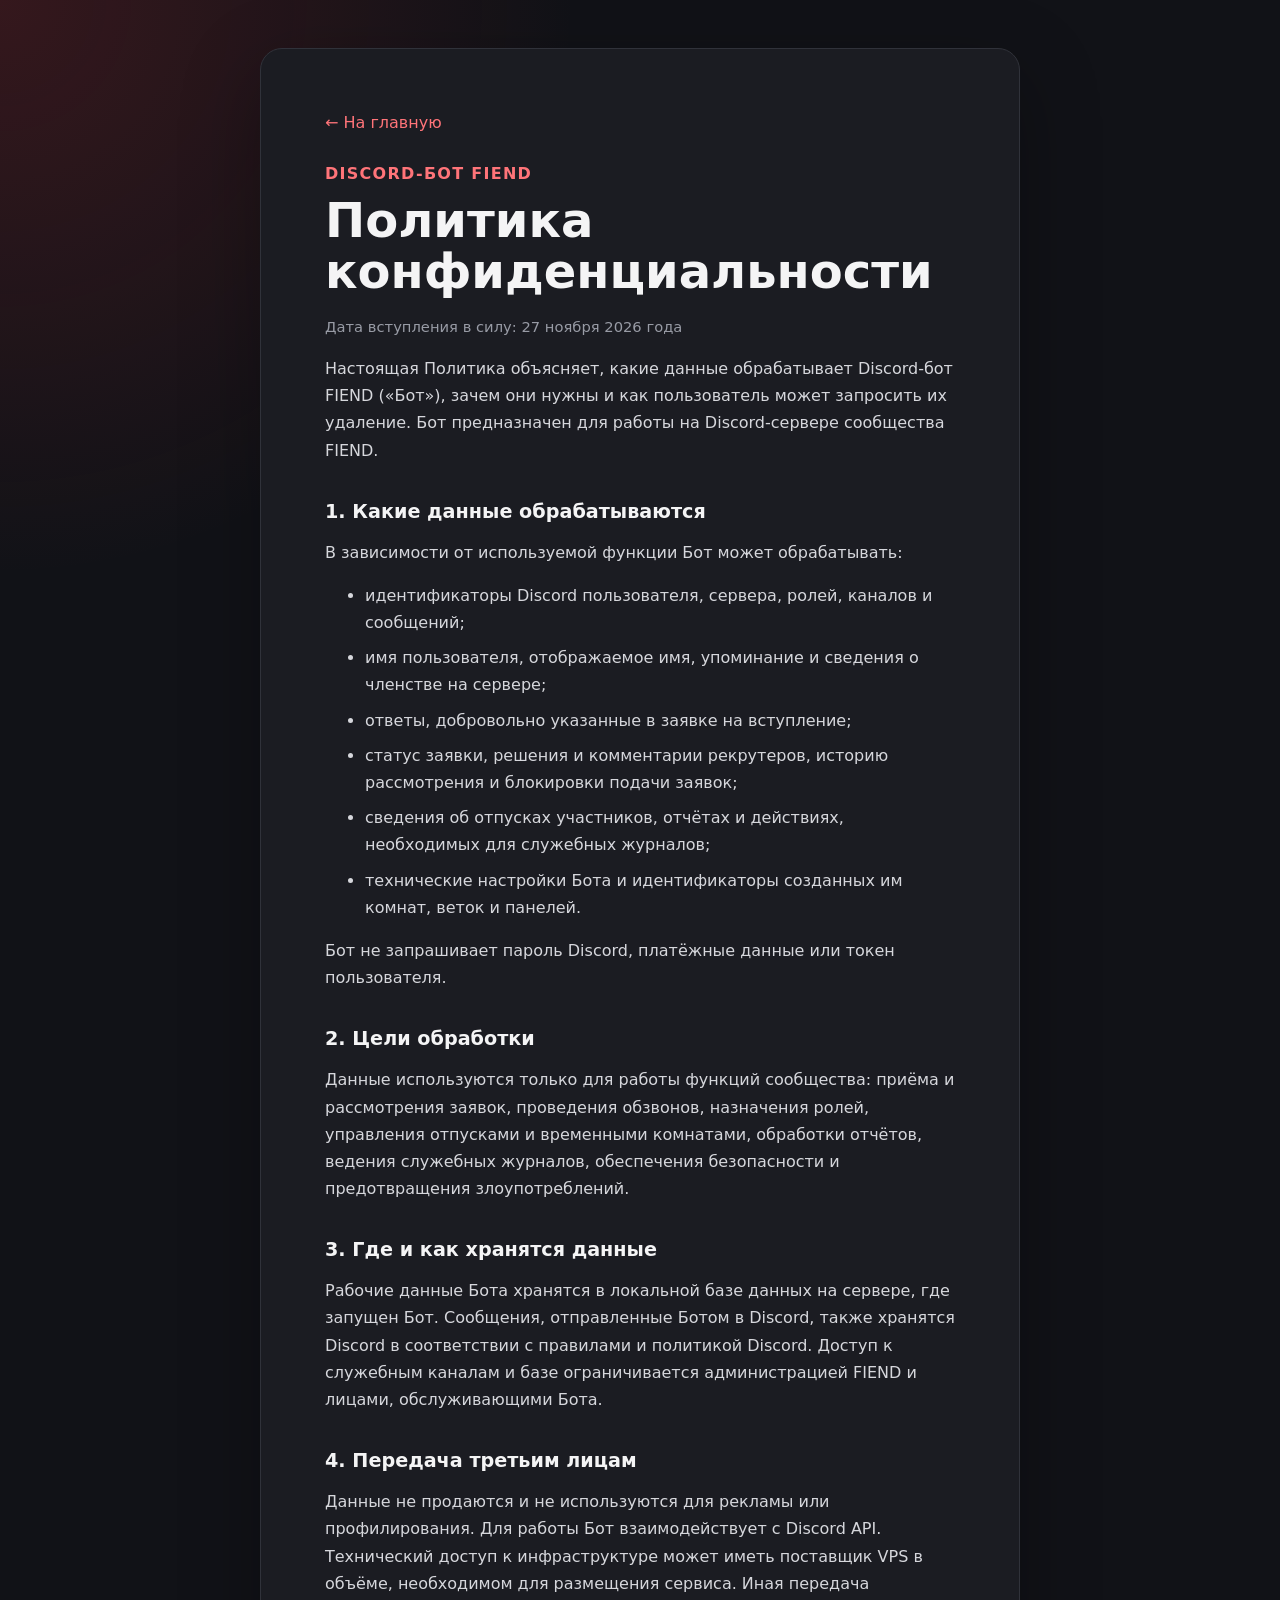
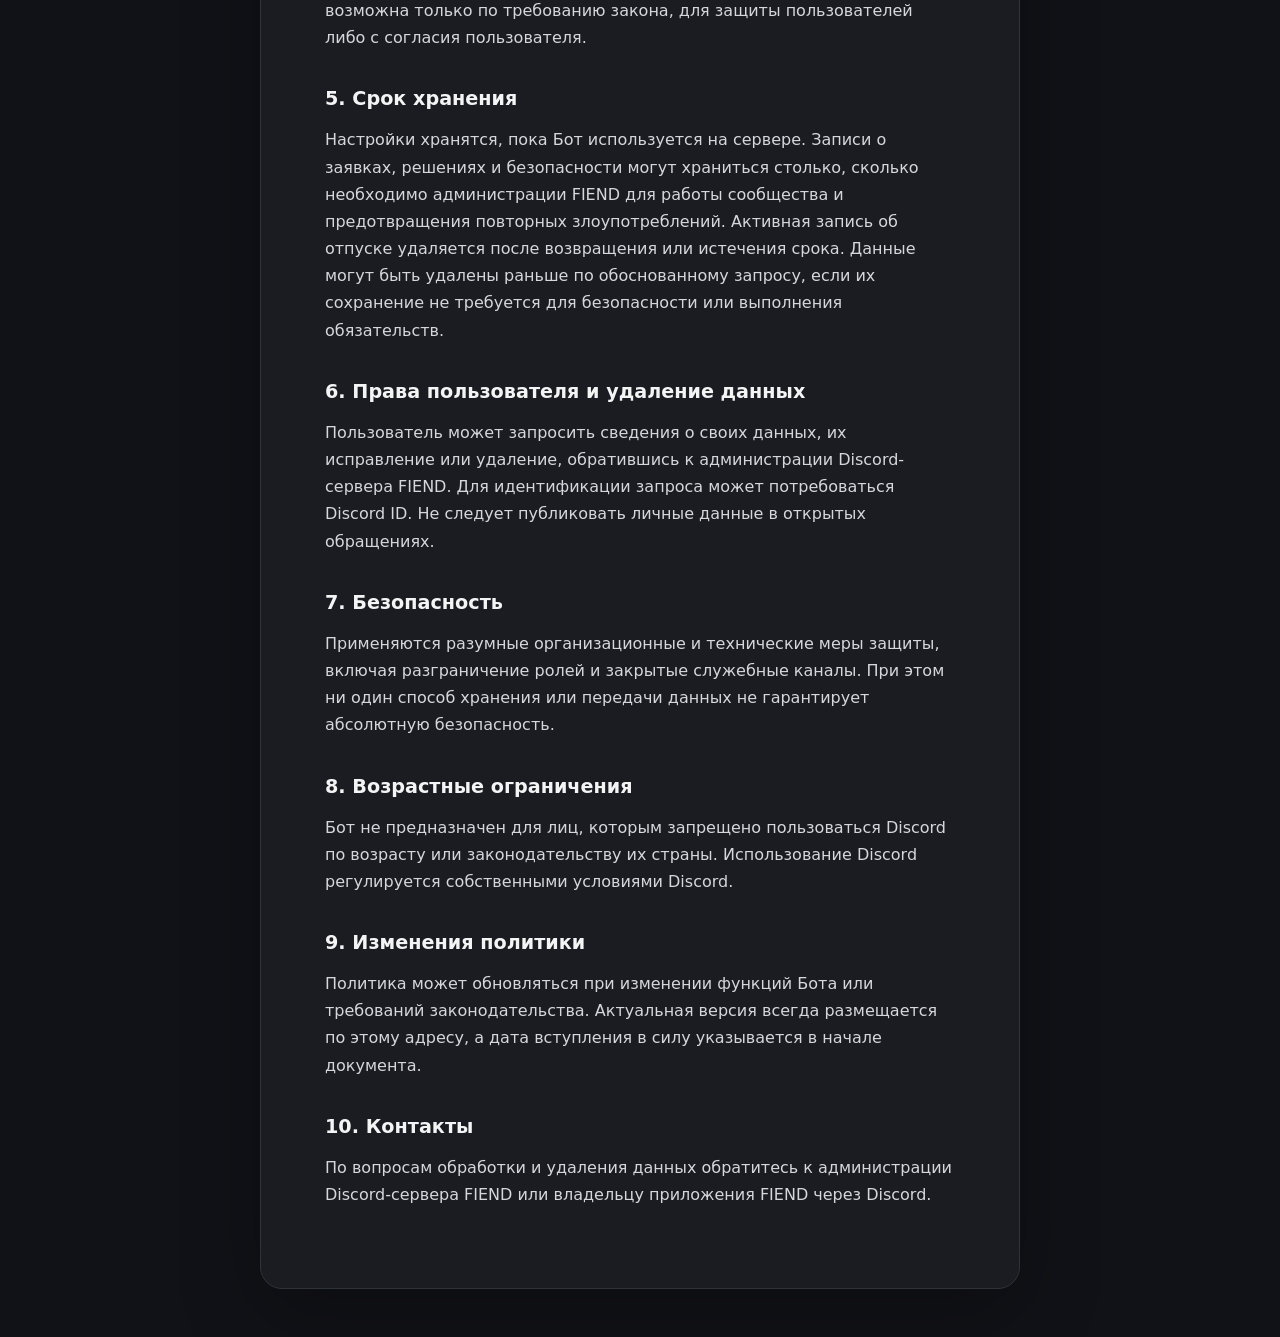
==== privacy.html @ ab5f7d01 "Add FIEND privacy policy and terms" ====
<!doctype html>
<html lang="ru">
<head>
  <meta charset="utf-8">
  <meta name="viewport" content="width=device-width, initial-scale=1">
  <meta name="description" content="Политика конфиденциальности Discord-бота FIEND">
  <title>Политика конфиденциальности — FIEND</title>
  <link rel="stylesheet" href="style.css">
</head>
<body>
  <main class="card document">
    <a class="back" href="index.html">← На главную</a>
    <p class="eyebrow">Discord-бот FIEND</p>
    <h1>Политика конфиденциальности</h1>
    <p class="muted">Дата вступления в силу: 27 ноября 2026 года</p>

    <p>Настоящая Политика объясняет, какие данные обрабатывает Discord-бот FIEND («Бот»), зачем они нужны и как пользователь может запросить их удаление. Бот предназначен для работы на Discord-сервере сообщества FIEND.</p>

    <h2>1. Какие данные обрабатываются</h2>
    <p>В зависимости от используемой функции Бот может обрабатывать:</p>
    <ul>
      <li>идентификаторы Discord пользователя, сервера, ролей, каналов и сообщений;</li>
      <li>имя пользователя, отображаемое имя, упоминание и сведения о членстве на сервере;</li>
      <li>ответы, добровольно указанные в заявке на вступление;</li>
      <li>статус заявки, решения и комментарии рекрутеров, историю рассмотрения и блокировки подачи заявок;</li>
      <li>сведения об отпусках участников, отчётах и действиях, необходимых для служебных журналов;</li>
      <li>технические настройки Бота и идентификаторы созданных им комнат, веток и панелей.</li>
    </ul>
    <p>Бот не запрашивает пароль Discord, платёжные данные или токен пользователя.</p>

    <h2>2. Цели обработки</h2>
    <p>Данные используются только для работы функций сообщества: приёма и рассмотрения заявок, проведения обзвонов, назначения ролей, управления отпусками и временными комнатами, обработки отчётов, ведения служебных журналов, обеспечения безопасности и предотвращения злоупотреблений.</p>

    <h2>3. Где и как хранятся данные</h2>
    <p>Рабочие данные Бота хранятся в локальной базе данных на сервере, где запущен Бот. Сообщения, отправленные Ботом в Discord, также хранятся Discord в соответствии с правилами и политикой Discord. Доступ к служебным каналам и базе ограничивается администрацией FIEND и лицами, обслуживающими Бота.</p>

    <h2>4. Передача третьим лицам</h2>
    <p>Данные не продаются и не используются для рекламы или профилирования. Для работы Бот взаимодействует с Discord API. Технический доступ к инфраструктуре может иметь поставщик VPS в объёме, необходимом для размещения сервиса. Иная передача возможна только по требованию закона, для защиты пользователей либо с согласия пользователя.</p>

    <h2>5. Срок хранения</h2>
    <p>Настройки хранятся, пока Бот используется на сервере. Записи о заявках, решениях и безопасности могут храниться столько, сколько необходимо администрации FIEND для работы сообщества и предотвращения повторных злоупотреблений. Активная запись об отпуске удаляется после возвращения или истечения срока. Данные могут быть удалены раньше по обоснованному запросу, если их сохранение не требуется для безопасности или выполнения обязательств.</p>

    <h2>6. Права пользователя и удаление данных</h2>
    <p>Пользователь может запросить сведения о своих данных, их исправление или удаление, обратившись к администрации Discord-сервера FIEND. Для идентификации запроса может потребоваться Discord ID. Не следует публиковать личные данные в открытых обращениях.</p>

    <h2>7. Безопасность</h2>
    <p>Применяются разумные организационные и технические меры защиты, включая разграничение ролей и закрытые служебные каналы. При этом ни один способ хранения или передачи данных не гарантирует абсолютную безопасность.</p>

    <h2>8. Возрастные ограничения</h2>
    <p>Бот не предназначен для лиц, которым запрещено пользоваться Discord по возрасту или законодательству их страны. Использование Discord регулируется собственными условиями Discord.</p>

    <h2>9. Изменения политики</h2>
    <p>Политика может обновляться при изменении функций Бота или требований законодательства. Актуальная версия всегда размещается по этому адресу, а дата вступления в силу указывается в начале документа.</p>

    <h2>10. Контакты</h2>
    <p>По вопросам обработки и удаления данных обратитесь к администрации Discord-сервера FIEND или владельцу приложения FIEND через Discord.</p>
  </main>
</body>
</html>
---- style.css ----
:root {
  color-scheme: dark;
  font-family: Inter, ui-sans-serif, system-ui, -apple-system, BlinkMacSystemFont, "Segoe UI", sans-serif;
  background: #111217;
  color: #f4f4f5;
}

* { box-sizing: border-box; }

body {
  margin: 0;
  min-height: 100vh;
  padding: 48px 20px;
  background:
    radial-gradient(circle at top left, rgba(217, 48, 55, .18), transparent 36rem),
    #111217;
}

.card {
  width: min(760px, 100%);
  margin: 0 auto;
  padding: clamp(28px, 6vw, 64px);
  border: 1px solid #30323a;
  border-radius: 22px;
  background: #1b1c22;
  box-shadow: 0 24px 80px rgba(0, 0, 0, .28);
}

h1 { margin: 8px 0 18px; font-size: clamp(2rem, 7vw, 3.5rem); line-height: 1.05; }
h2 { margin: 36px 0 10px; font-size: 1.2rem; }
p, li { color: #d6d7dc; line-height: 1.7; }
li + li { margin-top: 8px; }
a { color: #ff7479; }

nav {
  display: grid;
  gap: 12px;
  margin: 32px 0;
}

nav a {
  padding: 18px 20px;
  border: 1px solid #3a3c45;
  border-radius: 12px;
  color: #fff;
  text-decoration: none;
  background: #24262d;
}

nav a:hover { border-color: #d93037; background: #292b33; }
.eyebrow { margin: 0; color: #ff7479; font-weight: 700; letter-spacing: .08em; text-transform: uppercase; }
.muted { color: #989ba5; font-size: .92rem; }
.back { display: inline-block; margin-bottom: 28px; text-decoration: none; }
.document h1 { font-size: clamp(2rem, 6vw, 3rem); }
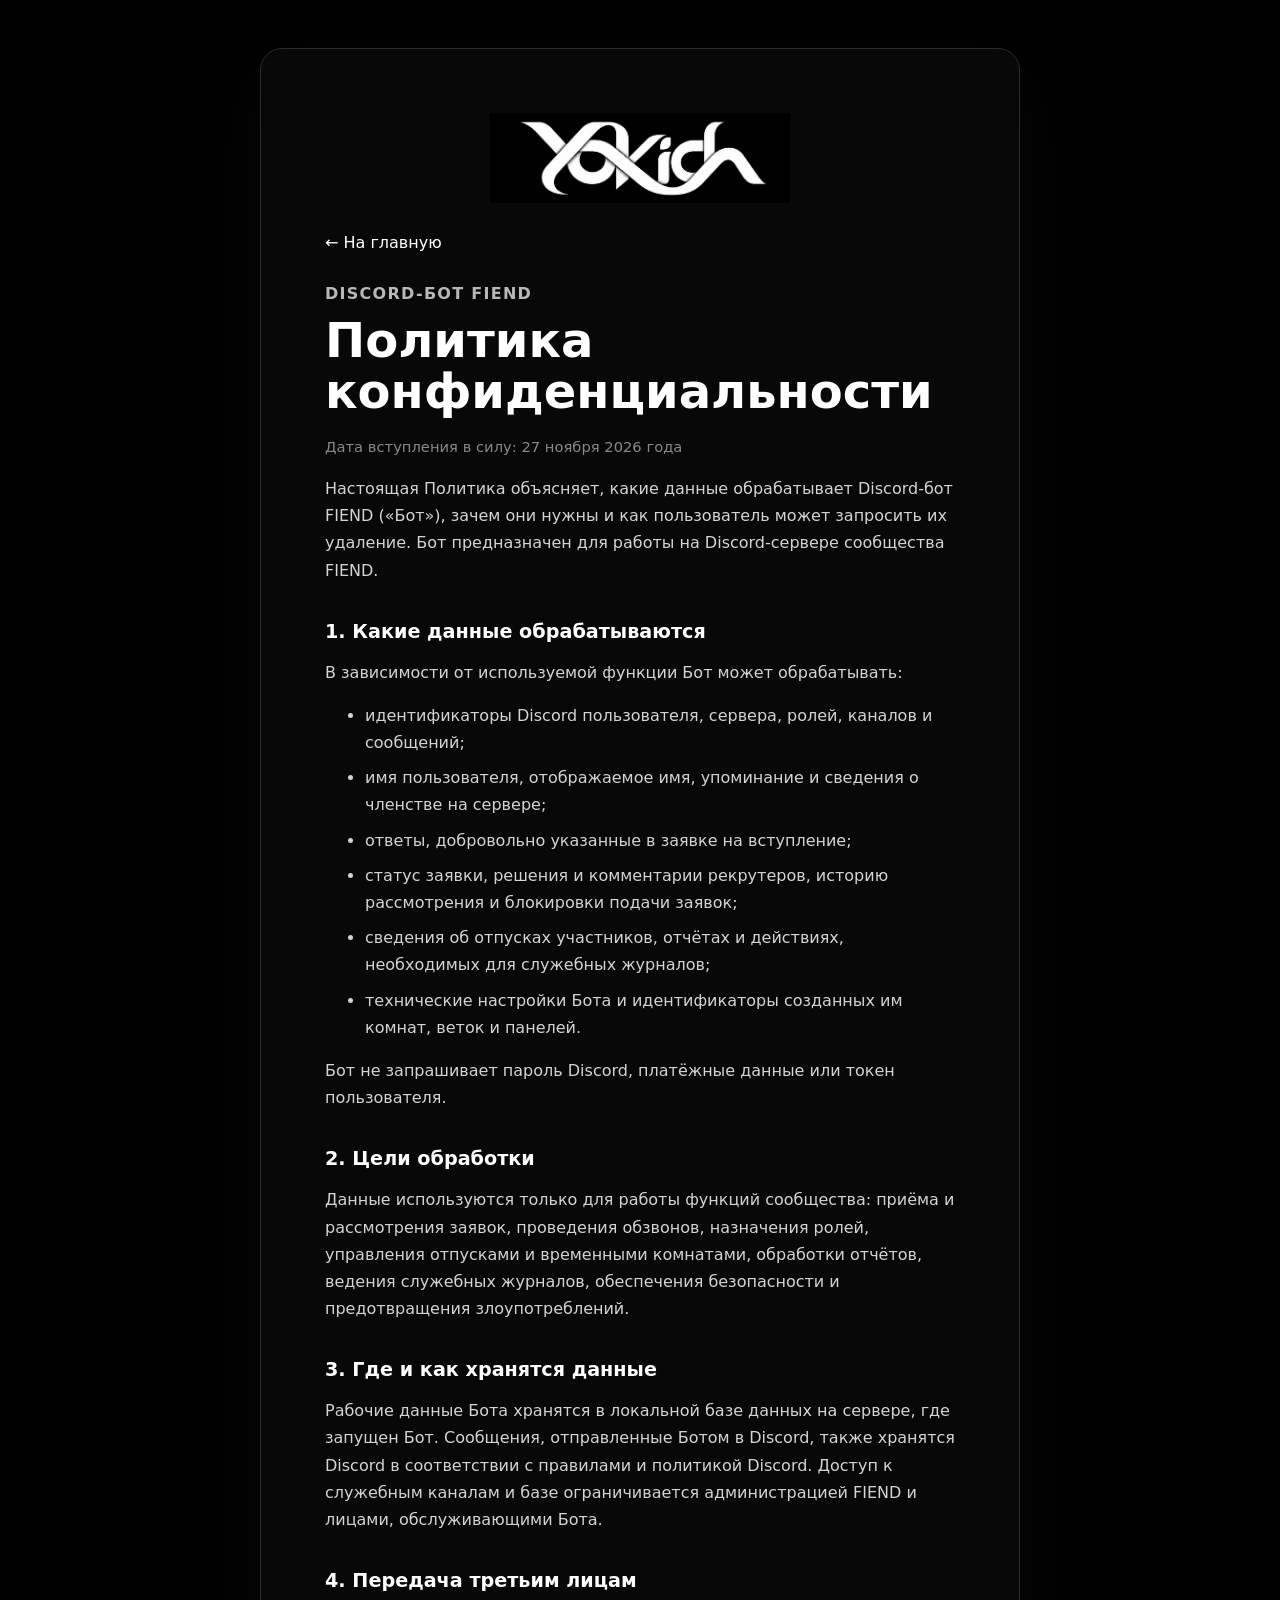
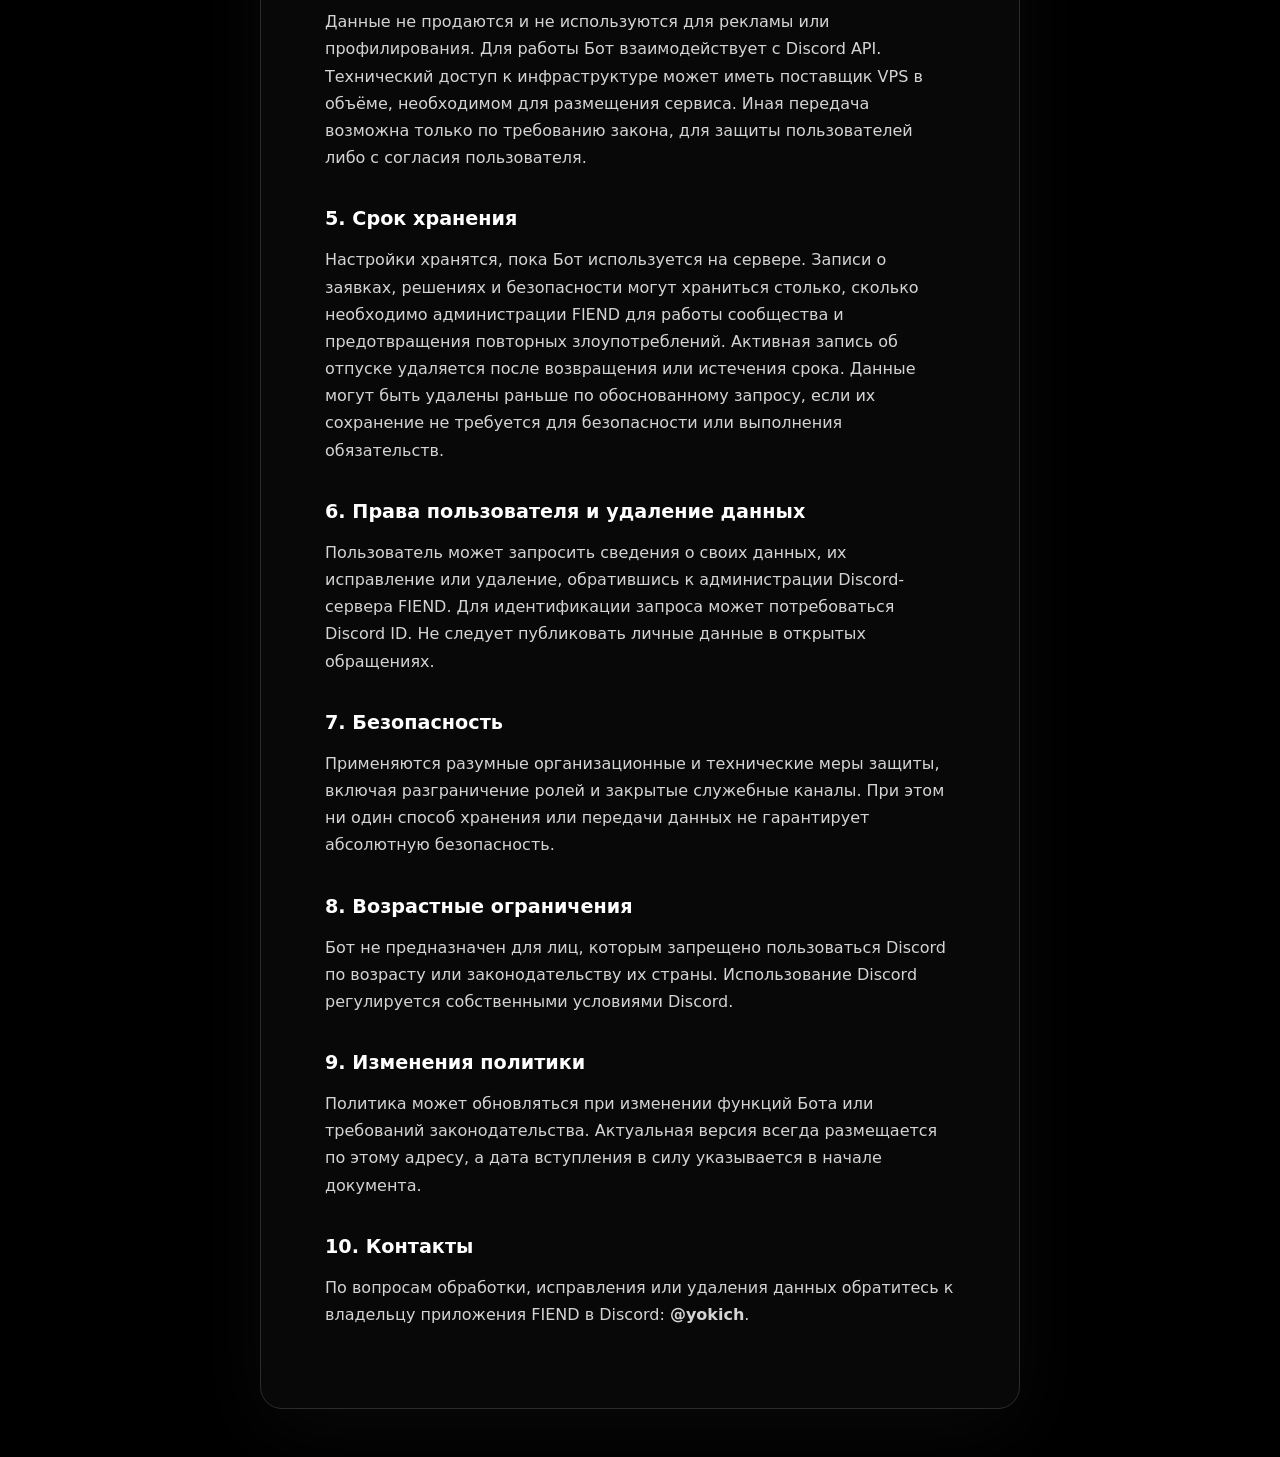
==== commit b13b617e: "Add monochrome branding and Discord contact" ====
--- a/privacy.html
+++ b/privacy.html
@@ -9,6 +9,9 @@
 </head>
 <body>
   <main class="card document">
+    <a class="brand-logo compact" href="index.html" aria-label="FIEND — на главную">
+      <img src="logo.png" alt="Логотип FIEND">
+    </a>
     <a class="back" href="index.html">← На главную</a>
     <p class="eyebrow">Discord-бот FIEND</p>
     <h1>Политика конфиденциальности</h1>
@@ -53,7 +56,7 @@
     <p>Политика может обновляться при изменении функций Бота или требований законодательства. Актуальная версия всегда размещается по этому адресу, а дата вступления в силу указывается в начале документа.</p>
 
     <h2>10. Контакты</h2>
-    <p>По вопросам обработки и удаления данных обратитесь к администрации Discord-сервера FIEND или владельцу приложения FIEND через Discord.</p>
+    <p>По вопросам обработки, исправления или удаления данных обратитесь к владельцу приложения FIEND в Discord: <strong>@yokich</strong>.</p>
   </main>
 </body>
 </html>
--- a/style.css
+++ b/style.css
@@ -1,8 +1,8 @@
 :root {
   color-scheme: dark;
   font-family: Inter, ui-sans-serif, system-ui, -apple-system, BlinkMacSystemFont, "Segoe UI", sans-serif;
-  background: #111217;
-  color: #f4f4f5;
+  background: #000;
+  color: #fff;
 }
 
 * { box-sizing: border-box; }
@@ -11,26 +11,24 @@
   margin: 0;
   min-height: 100vh;
   padding: 48px 20px;
-  background:
-    radial-gradient(circle at top left, rgba(217, 48, 55, .18), transparent 36rem),
-    #111217;
+  background: #000;
 }
 
 .card {
   width: min(760px, 100%);
   margin: 0 auto;
   padding: clamp(28px, 6vw, 64px);
-  border: 1px solid #30323a;
+  border: 1px solid #2b2b2b;
   border-radius: 22px;
-  background: #1b1c22;
-  box-shadow: 0 24px 80px rgba(0, 0, 0, .28);
+  background: #080808;
+  box-shadow: 0 24px 80px rgba(255, 255, 255, .035);
 }
 
 h1 { margin: 8px 0 18px; font-size: clamp(2rem, 7vw, 3.5rem); line-height: 1.05; }
 h2 { margin: 36px 0 10px; font-size: 1.2rem; }
-p, li { color: #d6d7dc; line-height: 1.7; }
+p, li { color: #d4d4d4; line-height: 1.7; }
 li + li { margin-top: 8px; }
-a { color: #ff7479; }
+a { color: #fff; }
 
 nav {
   display: grid;
@@ -40,15 +38,44 @@
 
 nav a {
   padding: 18px 20px;
-  border: 1px solid #3a3c45;
+  border: 1px solid #3a3a3a;
   border-radius: 12px;
   color: #fff;
   text-decoration: none;
-  background: #24262d;
+  background: #111;
 }
 
-nav a:hover { border-color: #d93037; background: #292b33; }
-.eyebrow { margin: 0; color: #ff7479; font-weight: 700; letter-spacing: .08em; text-transform: uppercase; }
-.muted { color: #989ba5; font-size: .92rem; }
+nav a:hover { border-color: #fff; background: #191919; }
+.eyebrow { margin: 0; color: #b8b8b8; font-weight: 700; letter-spacing: .08em; text-transform: uppercase; }
+.muted { color: #888; font-size: .92rem; }
 .back { display: inline-block; margin-bottom: 28px; text-decoration: none; }
 .document h1 { font-size: clamp(2rem, 6vw, 3rem); }
+
+.brand-logo {
+  width: min(430px, 100%);
+  height: clamp(92px, 22vw, 130px);
+  margin: 0 auto 34px;
+  overflow: hidden;
+  display: block;
+  background: #000;
+}
+
+.brand-logo img {
+  width: 100%;
+  height: 100%;
+  display: block;
+  object-fit: cover;
+  object-position: center;
+}
+
+.brand-logo.compact {
+  width: min(300px, 76%);
+  height: 90px;
+  margin-bottom: 30px;
+}
+
+.contact {
+  margin-top: 30px;
+  padding-top: 22px;
+  border-top: 1px solid #2b2b2b;
+}
